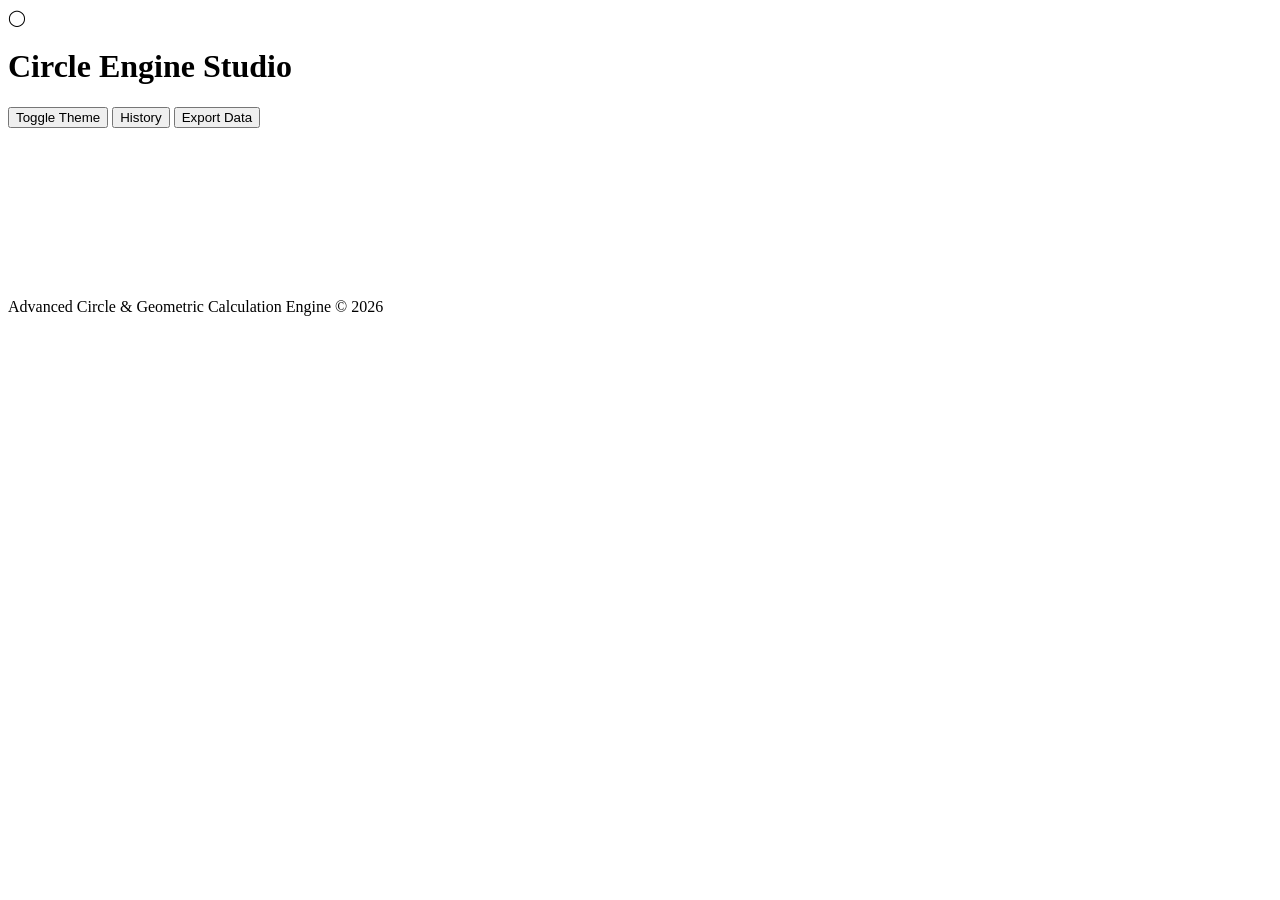
==== index.html @ a47a24ed "Add core HTML structure and application layout shell" ====
<!DOCTYPE html>
<html lang="en">
<head>
    <meta charset="UTF-8">
    <meta name="viewport" content="width=device-width, initial-scale=1.0">
    <title>Advanced Circle & Geometry Engine</title>
    <link rel="stylesheet" href="assets/css/variables.css">
    <link rel="stylesheet" href="assets/css/main.css">
    <link rel="stylesheet" href="assets/css/layout.css">
    <link rel="stylesheet" href="assets/css/canvas.css">
    <link rel="stylesheet" href="assets/css/controls.css">
    <link rel="stylesheet" href="assets/css/charts.css">
    <link rel="stylesheet" href="assets/css/modals.css">
    <link rel="stylesheet" href="assets/css/themes.css">
</head>
<body>
    <div id="app" class="app-container">
        <header class="app-header">
            <div class="logo-container">
                <span class="logo-icon">◯</span>
                <h1>Circle Engine Studio</h1>
            </div>
            <div class="header-actions">
                <button id="themeToggle" class="btn btn-secondary">Toggle Theme</button>
                <button id="historyBtn" class="btn btn-secondary">History</button>
                <button id="exportBtn" class="btn btn-primary">Export Data</button>
            </div>
        </header>

        <main class="app-content">
            <aside class="sidebar-panel">
                <section id="inputSection" class="panel-card"></section>
                <section id="presetSection" class="panel-card"></section>
            </aside>

            <section class="viewport-panel">
                <div class="canvas-wrapper">
                    <canvas id="geometryCanvas"></canvas>
                    <div id="canvasOverlay" class="canvas-overlay"></div>
                </div>
                <div class="metrics-grid" id="metricsDisplay"></div>
            </section>

            <aside class="sidebar-panel">
                <section id="chartSection" class="panel-card"></section>
                <section id="formulaSection" class="panel-card"></section>
            </aside>
        </main>

        <footer class="app-footer">
            <p>Advanced Circle & Geometric Calculation Engine &copy; 2026</p>
        </footer>
    </div>

    <!-- Application Engine Scripts -->
    <script type="module" src="assets/js/app.js"></script>
</body>
</html>
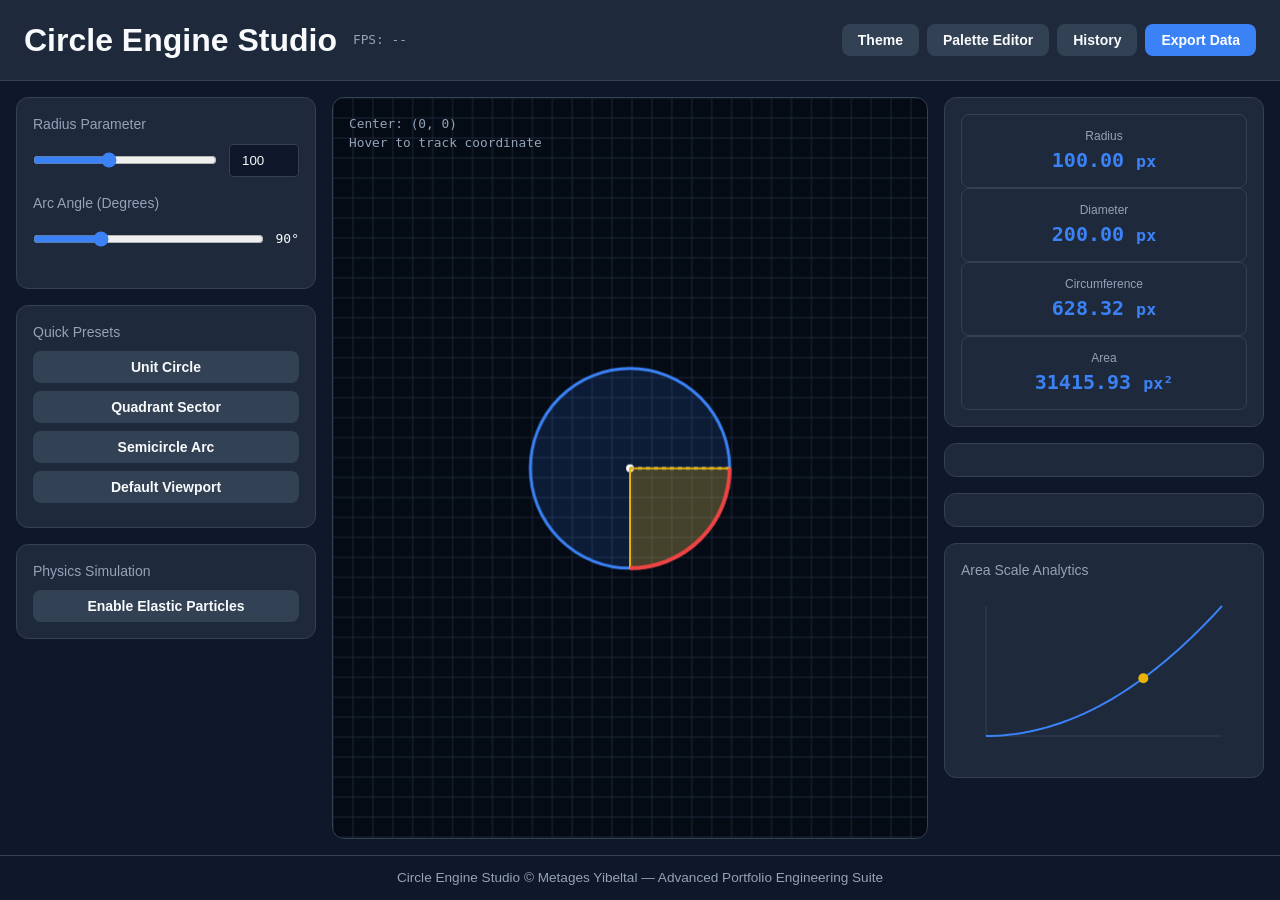
==== commit ef6866b9: "Update HTML shell with advanced physics sidebars polygon metrics and performance counters" ====
--- a/index.html
+++ b/index.html
@@ -3,25 +3,28 @@
 <head>
     <meta charset="UTF-8">
     <meta name="viewport" content="width=device-width, initial-scale=1.0">
-    <title>Advanced Circle & Geometry Engine</title>
+    <title>Circle Engine Studio - Geometric Computing & Vector Suite</title>
     <link rel="stylesheet" href="assets/css/variables.css">
     <link rel="stylesheet" href="assets/css/main.css">
     <link rel="stylesheet" href="assets/css/layout.css">
+    <link rel="stylesheet" href="assets/css/controls.css">
     <link rel="stylesheet" href="assets/css/canvas.css">
-    <link rel="stylesheet" href="assets/css/controls.css">
     <link rel="stylesheet" href="assets/css/charts.css">
     <link rel="stylesheet" href="assets/css/modals.css">
+    <link rel="stylesheet" href="assets/css/tooltips.css">
+    <link rel="stylesheet" href="assets/css/editor.css">
     <link rel="stylesheet" href="assets/css/themes.css">
 </head>
 <body>
-    <div id="app" class="app-container">
+    <div class="app-container">
         <header class="app-header">
-            <div class="logo-container">
-                <span class="logo-icon">◯</span>
+            <div style="display: flex; align-items: center; gap: 1rem;">
                 <h1>Circle Engine Studio</h1>
+                <span id="fpsCounter" style="font-family: var(--font-mono); font-size: 0.8rem; color: var(--text-secondary);">FPS: --</span>
             </div>
-            <div class="header-actions">
-                <button id="themeToggle" class="btn btn-secondary">Toggle Theme</button>
+            <div style="display: flex; gap: 0.5rem;">
+                <button id="themeToggle" class="btn btn-secondary">Theme</button>
+                <button id="customThemeBtn" class="btn btn-secondary">Palette Editor</button>
                 <button id="historyBtn" class="btn btn-secondary">History</button>
                 <button id="exportBtn" class="btn btn-primary">Export Data</button>
             </div>
@@ -29,30 +32,37 @@
 
         <main class="app-content">
             <aside class="sidebar-panel">
-                <section id="inputSection" class="panel-card"></section>
-                <section id="presetSection" class="panel-card"></section>
+                <div class="panel-card" id="inputSection"></div>
+                <div class="panel-card" id="presetSection"></div>
+                <div class="panel-card" id="physicsSection">
+                    <div class="control-label" style="margin-bottom: 0.5rem;">Physics Simulation</div>
+                    <button id="toggleParticlesBtn" class="btn btn-secondary" style="width: 100%;">Enable Elastic Particles</button>
+                </div>
             </aside>
 
             <section class="viewport-panel">
-                <div class="canvas-wrapper">
+                <div class="canvas-wrapper" id="canvasContainer">
                     <canvas id="geometryCanvas"></canvas>
-                    <div id="canvasOverlay" class="canvas-overlay"></div>
+                    <div class="canvas-overlay">
+                        <div>Center: (0, 0)</div>
+                        <div id="cursorCoords">Hover to track coordinate</div>
+                    </div>
                 </div>
-                <div class="metrics-grid" id="metricsDisplay"></div>
             </section>
 
             <aside class="sidebar-panel">
-                <section id="chartSection" class="panel-card"></section>
-                <section id="formulaSection" class="panel-card"></section>
+                <div class="panel-card" id="metricsDisplay"></div>
+                <div class="panel-card" id="polygonDisplay"></div>
+                <div class="panel-card" id="geometry3dDisplay"></div>
+                <div class="panel-card" id="chartSection"></div>
             </aside>
         </main>
 
         <footer class="app-footer">
-            <p>Advanced Circle & Geometric Calculation Engine &copy; 2026</p>
+            Circle Engine Studio &copy; Metages Yibeltal — Advanced Portfolio Engineering Suite
         </footer>
     </div>
 
-    <!-- Application Engine Scripts -->
     <script type="module" src="assets/js/app.js"></script>
 </body>
 </html>
--- a/assets/css/variables.css
+++ b/assets/css/variables.css
@@ -0,0 +1,22 @@
+:root {
+  --primary-color: #3b82f6;
+  --primary-hover: #2563eb;
+  --secondary-color: #64748b;
+  --bg-main: #0f172a;
+  --bg-card: #1e293b;
+  --bg-sidebar: #182234;
+  --text-primary: #f8fafc;
+  --text-secondary: #94a3b8;
+  --border-color: #334155;
+  --accent-glow: rgba(59, 130, 246, 0.25);
+
+  --font-main: -apple-system, BlinkMacSystemFont, 'Segoe UI', Roboto, sans-serif;
+  --font-mono: 'Fira Code', monospace;
+
+  --radius-sm: 4px;
+  --radius-md: 8px;
+  --radius-lg: 12px;
+
+  --transition-fast: 0.15s ease;
+  --transition-normal: 0.25s ease;
+}
--- a/assets/css/main.css
+++ b/assets/css/main.css
@@ -0,0 +1,38 @@
+* {
+  box-sizing: border-box;
+  margin: 0;
+  padding: 0;
+}
+
+body {
+  font-family: var(--font-main);
+  background-color: var(--bg-main);
+  color: var(--text-primary);
+  line-height: 1.5;
+  min-height: 100vh;
+  overflow-x: hidden;
+}
+
+button {
+  cursor: pointer;
+  border: none;
+  outline: none;
+  font-family: inherit;
+  border-radius: var(--radius-md);
+  transition: background-color var(--transition-fast);
+}
+
+input,
+select {
+  font-family: inherit;
+  border-radius: var(--radius-sm);
+  border: 1px solid var(--border-color);
+  background-color: var(--bg-main);
+  color: var(--text-primary);
+  padding: 0.5rem 0.75rem;
+}
+
+input:focus,
+select:focus {
+  outline: 2px solid var(--primary-color);
+}
--- a/assets/css/layout.css
+++ b/assets/css/layout.css
@@ -0,0 +1,52 @@
+.app-container {
+  display: flex;
+  flex-direction: column;
+  height: 100vh;
+}
+
+.app-header {
+  display: flex;
+  justify-content: space-between;
+  align-items: center;
+  padding: 1rem 1.5rem;
+  background-color: var(--bg-card);
+  border-bottom: 1px solid var(--border-color);
+}
+
+.app-content {
+  display: grid;
+  grid-template-columns: 300px 1fr 320px;
+  gap: 1rem;
+  padding: 1rem;
+  flex: 1;
+  overflow: hidden;
+}
+
+.sidebar-panel {
+  display: flex;
+  flex-direction: column;
+  gap: 1rem;
+  overflow-y: auto;
+}
+
+.viewport-panel {
+  display: flex;
+  flex-direction: column;
+  gap: 1rem;
+  position: relative;
+}
+
+.panel-card {
+  background-color: var(--bg-card);
+  border: 1px solid var(--border-color);
+  border-radius: var(--radius-lg);
+  padding: 1rem;
+}
+
+.app-footer {
+  text-align: center;
+  padding: 0.75rem;
+  font-size: 0.85rem;
+  color: var(--text-secondary);
+  border-top: 1px solid var(--border-color);
+}
--- a/assets/css/controls.css
+++ b/assets/css/controls.css
@@ -0,0 +1,47 @@
+.control-group {
+  display: flex;
+  flex-direction: column;
+  gap: 0.5rem;
+  margin-bottom: 1rem;
+}
+
+.control-label {
+  font-size: 0.875rem;
+  color: var(--text-secondary);
+  font-weight: 500;
+}
+
+.input-slider-wrapper {
+  display: flex;
+  align-items: center;
+  gap: 0.75rem;
+}
+
+.range-input {
+  flex: 1;
+  accent-color: var(--primary-color);
+}
+
+.btn {
+  padding: 0.5rem 1rem;
+  font-size: 0.875rem;
+  font-weight: 600;
+}
+
+.btn-primary {
+  background-color: var(--primary-color);
+  color: #ffffff;
+}
+
+.btn-primary:hover {
+  background-color: var(--primary-hover);
+}
+
+.btn-secondary {
+  background-color: var(--border-color);
+  color: var(--text-primary);
+}
+
+.btn-secondary:hover {
+  background-color: var(--secondary-color);
+}
--- a/assets/css/canvas.css
+++ b/assets/css/canvas.css
@@ -0,0 +1,24 @@
+.canvas-wrapper {
+  flex: 1;
+  position: relative;
+  background-color: #050b14;
+  border: 1px solid var(--border-color);
+  border-radius: var(--radius-lg);
+  overflow: hidden;
+}
+
+#geometryCanvas {
+  width: 100%;
+  height: 100%;
+  display: block;
+}
+
+.canvas-overlay {
+  position: absolute;
+  top: 1rem;
+  left: 1rem;
+  pointer-events: none;
+  font-family: var(--font-mono);
+  font-size: 0.8rem;
+  color: var(--text-secondary);
+}
--- a/assets/css/charts.css
+++ b/assets/css/charts.css
@@ -0,0 +1,30 @@
+.metrics-grid {
+  display: grid;
+  grid-template-columns: repeat(4, 1fr);
+  gap: 0.75rem;
+}
+
+.metric-card {
+  background-color: var(--bg-card);
+  border: 1px solid var(--border-color);
+  padding: 0.75rem;
+  border-radius: var(--radius-md);
+  text-align: center;
+}
+
+.metric-value {
+  font-size: 1.25rem;
+  font-weight: 700;
+  font-family: var(--font-mono);
+  color: var(--primary-color);
+}
+
+.metric-label {
+  font-size: 0.75rem;
+  color: var(--text-secondary);
+}
+
+.chart-container {
+  width: 100%;
+  height: 180px;
+}
--- a/assets/css/modals.css
+++ b/assets/css/modals.css
@@ -0,0 +1,61 @@
+.modal-backdrop {
+  position: fixed;
+  top: 0;
+  left: 0;
+  width: 100vw;
+  height: 100vh;
+  background-color: rgba(15, 23, 42, 0.75);
+  backdrop-filter: blur(4px);
+  display: flex;
+  justify-content: center;
+  align-items: center;
+  z-index: 1000;
+  transition: opacity var(--transition-fast);
+}
+
+.modal-backdrop.hidden {
+  display: none;
+  pointer-events: none;
+}
+
+.modal-card {
+  background-color: var(--bg-card);
+  border: 1px solid var(--border-color);
+  border-radius: var(--radius-lg);
+  width: 100%;
+  max-width: 480px;
+  padding: 1.5rem;
+  box-shadow: 0 20px 25px -5px rgba(0, 0, 0, 0.5),
+    0 8px 10px -6px rgba(0, 0, 0, 0.5);
+}
+
+.modal-header {
+  display: flex;
+  justify-content: space-between;
+  align-items: center;
+  margin-bottom: 1rem;
+  border-bottom: 1px solid var(--border-color);
+  padding-bottom: 0.75rem;
+}
+
+.modal-header h3 {
+  font-size: 1.125rem;
+  color: var(--text-primary);
+}
+
+.modal-close-btn {
+  background: transparent;
+  color: var(--text-secondary);
+  font-size: 1.5rem;
+  line-height: 1;
+  padding: 0.25rem 0.5rem;
+}
+
+.modal-close-btn:hover {
+  color: var(--text-primary);
+}
+
+.modal-body {
+  color: var(--text-primary);
+  font-size: 0.95rem;
+}
--- a/assets/css/tooltips.css
+++ b/assets/css/tooltips.css
@@ -0,0 +1,20 @@
+.canvas-tooltip {
+  position: absolute;
+  padding: 0.4rem 0.75rem;
+  background: rgba(15, 23, 42, 0.9);
+  color: var(--text-primary);
+  border: 1px solid var(--primary-color);
+  border-radius: var(--radius-sm);
+  font-size: 0.75rem;
+  font-family: var(--font-mono);
+  pointer-events: none;
+  transform: translate(-50%, -120%);
+  box-shadow: 0 4px 12px rgba(0, 0, 0, 0.4);
+  z-index: 100;
+  transition: opacity 0.15s ease, transform 0.15s ease;
+}
+
+.canvas-tooltip.hidden {
+  opacity: 0;
+  transform: translate(-50%, -100%);
+}
--- a/assets/css/editor.css
+++ b/assets/css/editor.css
@@ -0,0 +1,26 @@
+.theme-editor-panel {
+  display: grid;
+  grid-template-columns: repeat(2, 1fr);
+  gap: 0.75rem;
+  padding: 1rem 0;
+}
+
+.color-picker-group {
+  display: flex;
+  flex-direction: column;
+  gap: 0.25rem;
+}
+
+.color-picker-group label {
+  font-size: 0.75rem;
+  color: var(--text-secondary);
+}
+
+.color-input {
+  width: 100%;
+  height: 36px;
+  border-radius: var(--radius-sm);
+  border: 1px solid var(--border-color);
+  background: var(--bg-main);
+  cursor: pointer;
+}
--- a/assets/css/themes.css
+++ b/assets/css/themes.css
@@ -0,0 +1,12 @@
+body.theme-light {
+  --bg-main: #f8fafc;
+  --bg-card: #ffffff;
+  --bg-sidebar: #f1f5f9;
+  --text-primary: #0f172a;
+  --text-secondary: #475569;
+  --border-color: #e2e8f0;
+}
+
+body.theme-light .canvas-wrapper {
+  background-color: #ffffff;
+}
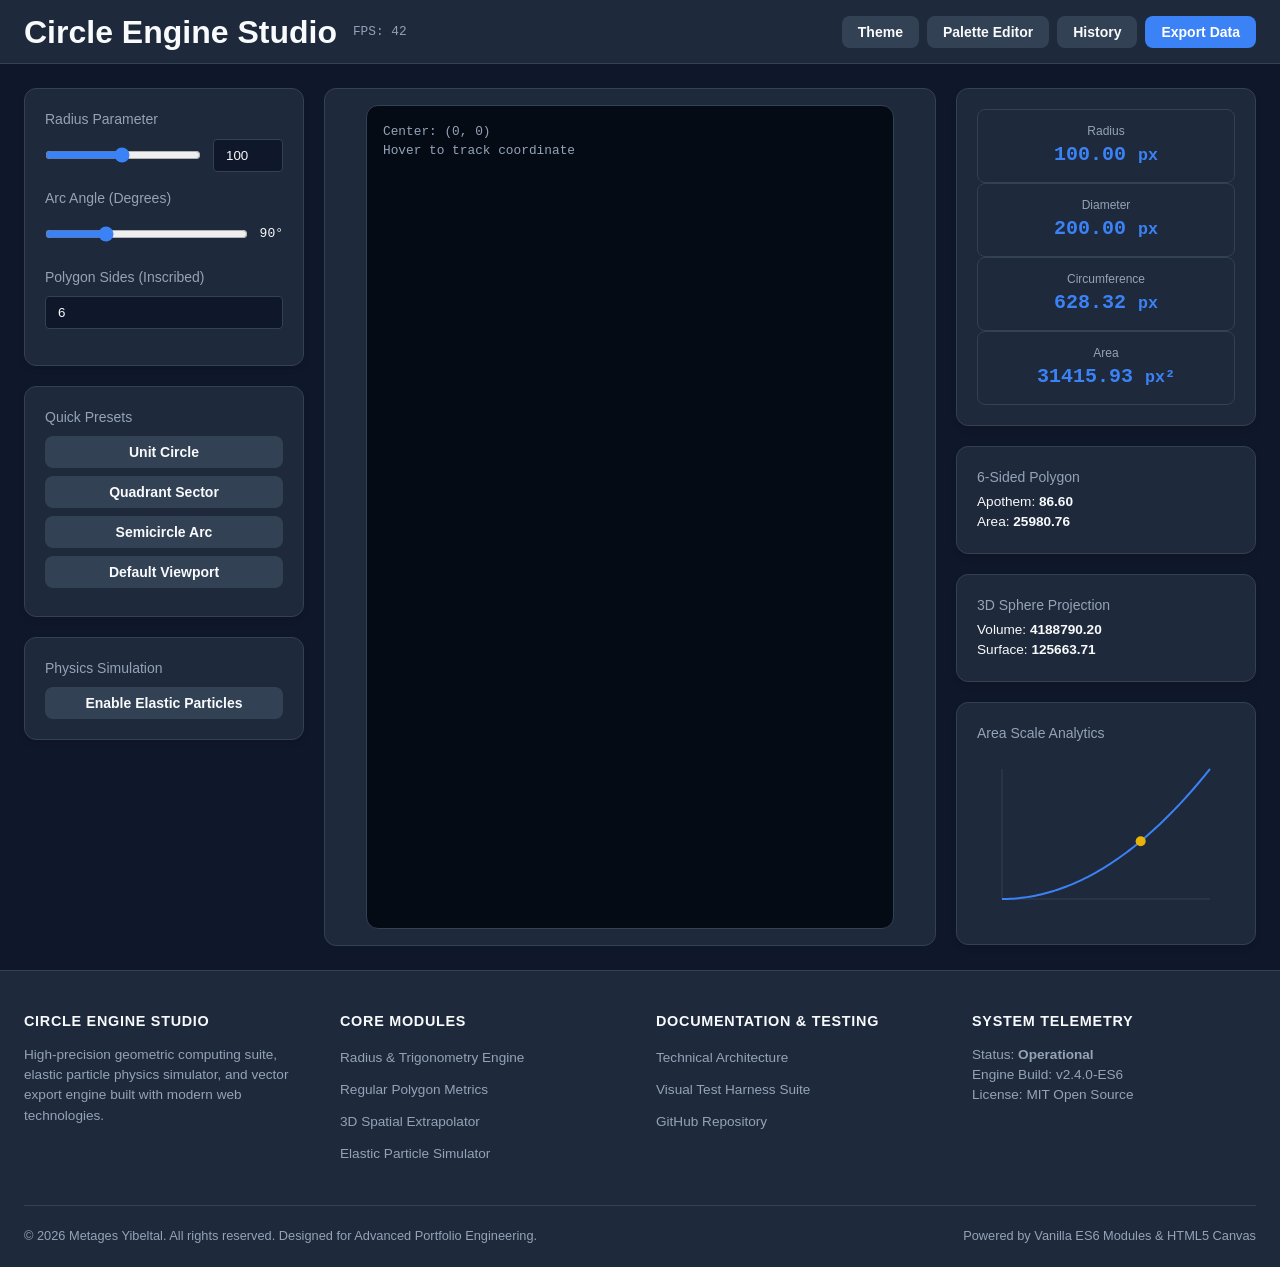
==== commit 364b3a89: "Update index HTML shell with professional multi-column footer layout and documentation links" ====
--- a/index.html
+++ b/index.html
@@ -22,7 +22,7 @@
                 <h1>Circle Engine Studio</h1>
                 <span id="fpsCounter" style="font-family: var(--font-mono); font-size: 0.8rem; color: var(--text-secondary);">FPS: --</span>
             </div>
-            <div style="display: flex; gap: 0.5rem;">
+            <div style="display: flex; gap: 0.5rem; flex-wrap: wrap;">
                 <button id="themeToggle" class="btn btn-secondary">Theme</button>
                 <button id="customThemeBtn" class="btn btn-secondary">Palette Editor</button>
                 <button id="historyBtn" class="btn btn-secondary">History</button>
@@ -59,7 +59,43 @@
         </main>
 
         <footer class="app-footer">
-            Circle Engine Studio &copy; Metages Yibeltal — Advanced Portfolio Engineering Suite
+            <div class="footer-grid">
+                <div class="footer-col">
+                    <h4>Circle Engine Studio</h4>
+                    <p style="font-size: 0.85rem; color: var(--text-secondary); line-height: 1.5;">
+                        High-precision geometric computing suite, elastic particle physics simulator, and vector export engine built with modern web technologies.
+                    </p>
+                </div>
+                <div class="footer-col">
+                    <h4>Core Modules</h4>
+                    <ul>
+                        <li><a href="#inputSection">Radius & Trigonometry Engine</a></li>
+                        <li><a href="#polygonDisplay">Regular Polygon Metrics</a></li>
+                        <li><a href="#geometry3dDisplay">3D Spatial Extrapolator</a></li>
+                        <li><a href="#physicsSection">Elastic Particle Simulator</a></li>
+                    </ul>
+                </div>
+                <div class="footer-col">
+                    <h4>Documentation & Testing</h4>
+                    <ul>
+                        <li><a href="README.md" target="_blank">Technical Architecture</a></li>
+                        <li><a href="tests/index.html" target="_blank">Visual Test Harness Suite</a></li>
+                        <li><a href="https://github.com/Yetemare-Yibeltal/Circle-Engine-Studio" target="_blank">GitHub Repository</a></li>
+                    </ul>
+                </div>
+                <div class="footer-col">
+                    <h4>System Telemetry</h4>
+                    <p style="font-size: 0.85rem; color: var(--text-secondary);">
+                        Status: <span style="color: var(--pass-color); font-weight: 600;">Operational</span><br>
+                        Engine Build: v2.4.0-ES6<br>
+                        License: MIT Open Source
+                    </p>
+                </div>
+            </div>
+            <div class="footer-bottom">
+                <div>&copy; 2026 Metages Yibeltal. All rights reserved. Designed for Advanced Portfolio Engineering.</div>
+                <div>Powered by Vanilla ES6 Modules & HTML5 Canvas</div>
+            </div>
         </footer>
     </div>
 
--- a/assets/css/layout.css
+++ b/assets/css/layout.css
@@ -1,52 +1,159 @@
+:root {
+  --header-height: 64px;
+  --footer-height: auto;
+}
+
 .app-container {
   display: flex;
   flex-direction: column;
-  height: 100vh;
+  min-height: 100vh;
+  background-color: var(--bg-main);
+  color: var(--text-primary);
 }
 
 .app-header {
+  height: var(--header-height);
+  background-color: var(--bg-card);
+  border-bottom: 1px solid var(--border-color);
   display: flex;
   justify-content: space-between;
   align-items: center;
-  padding: 1rem 1.5rem;
-  background-color: var(--bg-card);
-  border-bottom: 1px solid var(--border-color);
+  padding: 0 1.5rem;
+  position: sticky;
+  top: 0;
+  z-index: 100;
 }
 
 .app-content {
   display: grid;
-  grid-template-columns: 300px 1fr 320px;
-  gap: 1rem;
-  padding: 1rem;
+  grid-template-columns: 280px 1fr 300px;
+  gap: 1.25rem;
+  padding: 1.5rem;
   flex: 1;
-  overflow: hidden;
+  max-width: 1600px;
+  margin: 0 auto;
+  width: 100%;
+  box-sizing: border-box;
 }
 
 .sidebar-panel {
   display: flex;
   flex-direction: column;
-  gap: 1rem;
-  overflow-y: auto;
-}
-
-.viewport-panel {
-  display: flex;
-  flex-direction: column;
-  gap: 1rem;
-  position: relative;
+  gap: 1.25rem;
 }
 
 .panel-card {
   background-color: var(--bg-card);
   border: 1px solid var(--border-color);
   border-radius: var(--radius-lg);
-  padding: 1rem;
+  padding: 1.25rem;
+  box-shadow: 0 4px 6px -1px rgba(0, 0, 0, 0.1);
 }
 
+.viewport-panel {
+  display: flex;
+  flex-direction: column;
+  justify-content: center;
+  align-items: center;
+  background-color: var(--bg-card);
+  border: 1px solid var(--border-color);
+  border-radius: var(--radius-lg);
+  padding: 1rem;
+  min-height: 450px;
+}
+
+/* Formal Multi-Column Footer */
 .app-footer {
-  text-align: center;
-  padding: 0.75rem;
+  background-color: var(--bg-card);
+  border-top: 1px solid var(--border-color);
+  padding: 2.5rem 1.5rem 1.5rem;
+  margin-top: auto;
+}
+
+.footer-grid {
+  max-width: 1400px;
+  margin: 0 auto;
+  display: grid;
+  grid-template-columns: repeat(auto-fit, minmax(220px, 1fr));
+  gap: 2rem;
+  margin-bottom: 2rem;
+}
+
+.footer-col h4 {
+  font-size: 0.9rem;
+  color: var(--text-primary);
+  margin-bottom: 0.75rem;
+  text-transform: uppercase;
+  letter-spacing: 0.05em;
+}
+
+.footer-col ul {
+  list-style: none;
+  padding: 0;
+  margin: 0;
+}
+
+.footer-col ul li {
+  margin-bottom: 0.5rem;
+}
+
+.footer-col ul li a {
+  color: var(--text-secondary);
+  text-decoration: none;
   font-size: 0.85rem;
+  transition: color 0.2s ease;
+}
+
+.footer-col ul li a:hover {
+  color: var(--primary-color);
+}
+
+.footer-bottom {
+  max-width: 1400px;
+  margin: 0 auto;
+  border-top: 1px solid var(--border-color);
+  padding-top: 1.25rem;
+  display: flex;
+  justify-content: space-between;
+  align-items: center;
+  flex-wrap: wrap;
+  gap: 1rem;
+  font-size: 0.8rem;
   color: var(--text-secondary);
-  border-top: 1px solid var(--border-color);
 }
+
+/* Responsive Media Query Breakpoints */
+@media (max-width: 1200px) {
+  .app-content {
+    grid-template-columns: 260px 1fr;
+  }
+  .sidebar-panel:last-child {
+    grid-column: span 2;
+    display: grid;
+    grid-template-columns: repeat(2, 1fr);
+  }
+}
+
+@media (max-width: 768px) {
+  .app-header {
+    padding: 0 1rem;
+    flex-direction: column;
+    height: auto;
+    gap: 0.5rem;
+    padding-top: 0.75rem;
+    padding-bottom: 0.75rem;
+  }
+  .app-content {
+    grid-template-columns: 1fr;
+    padding: 1rem;
+  }
+  .sidebar-panel:last-child {
+    grid-column: span 1;
+    display: flex;
+    flex-direction: column;
+  }
+  .footer-bottom {
+    flex-direction: column;
+    text-align: center;
+  }
+}
